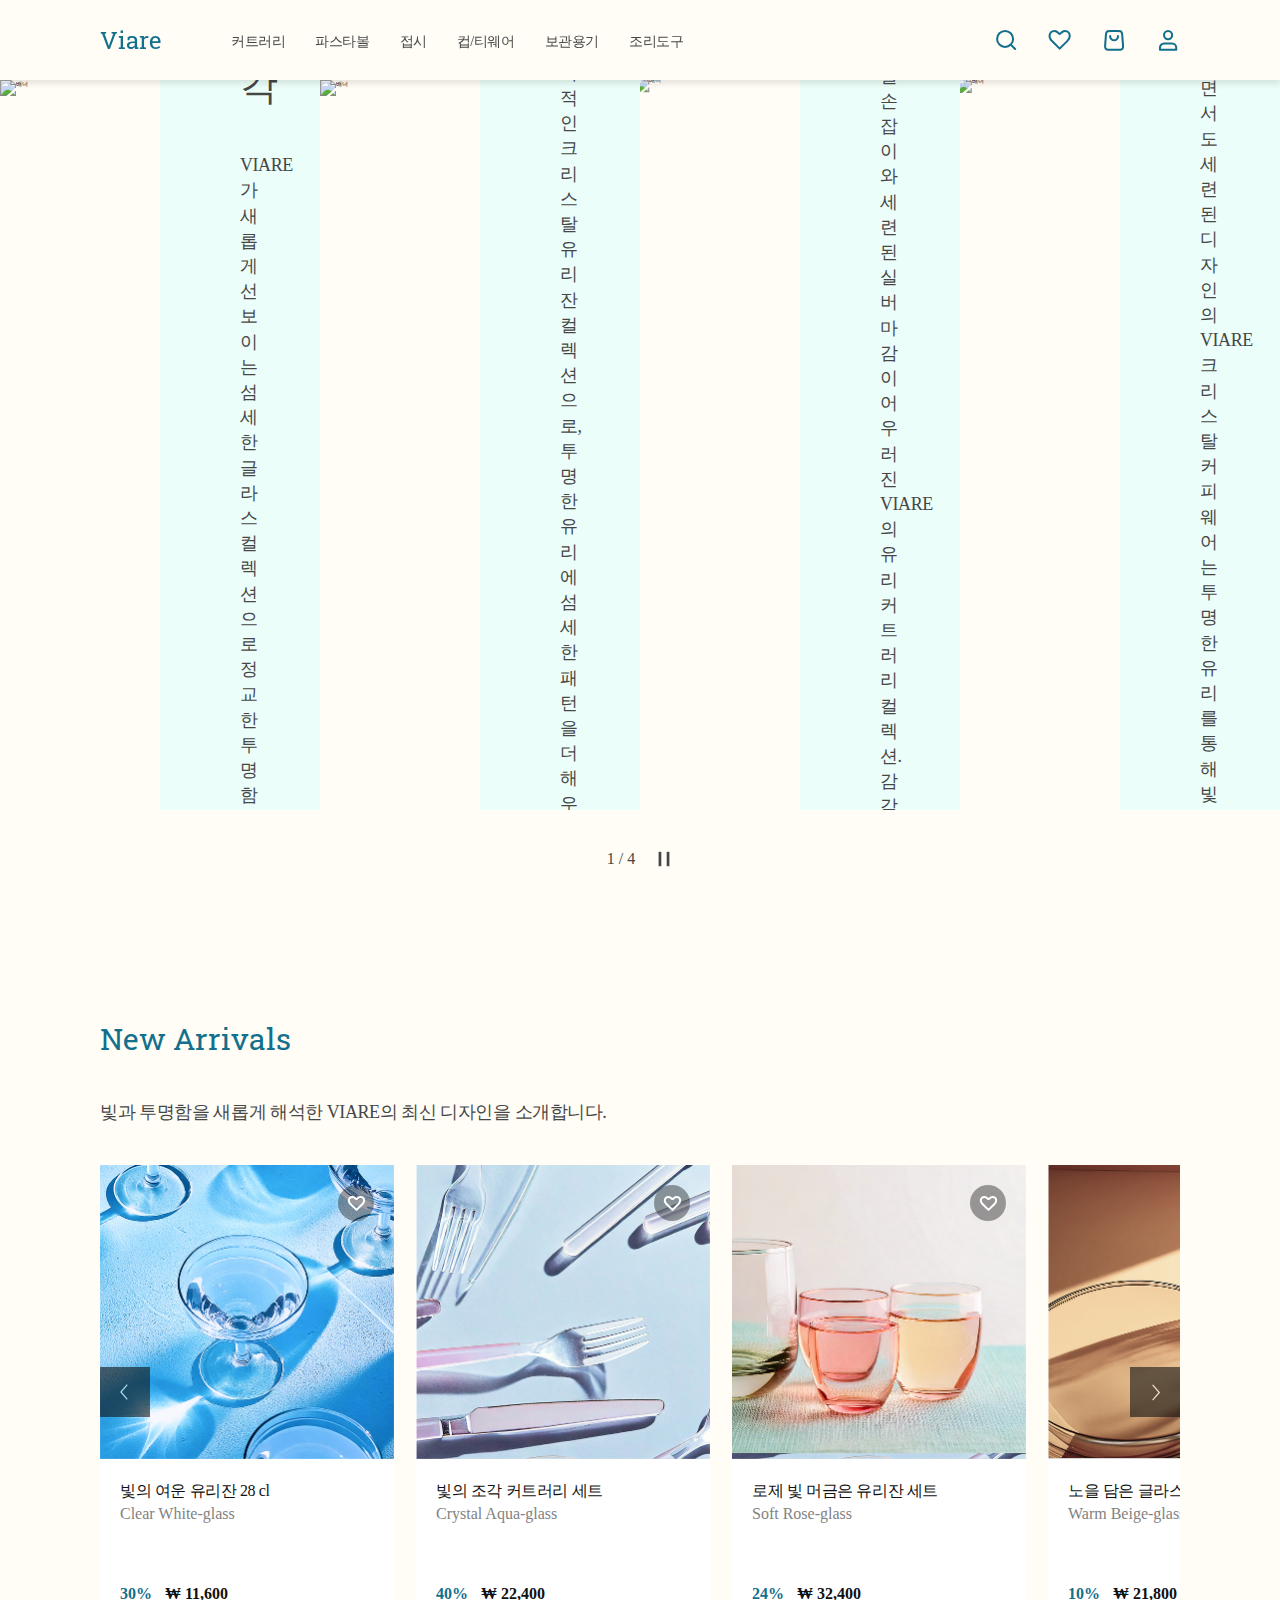
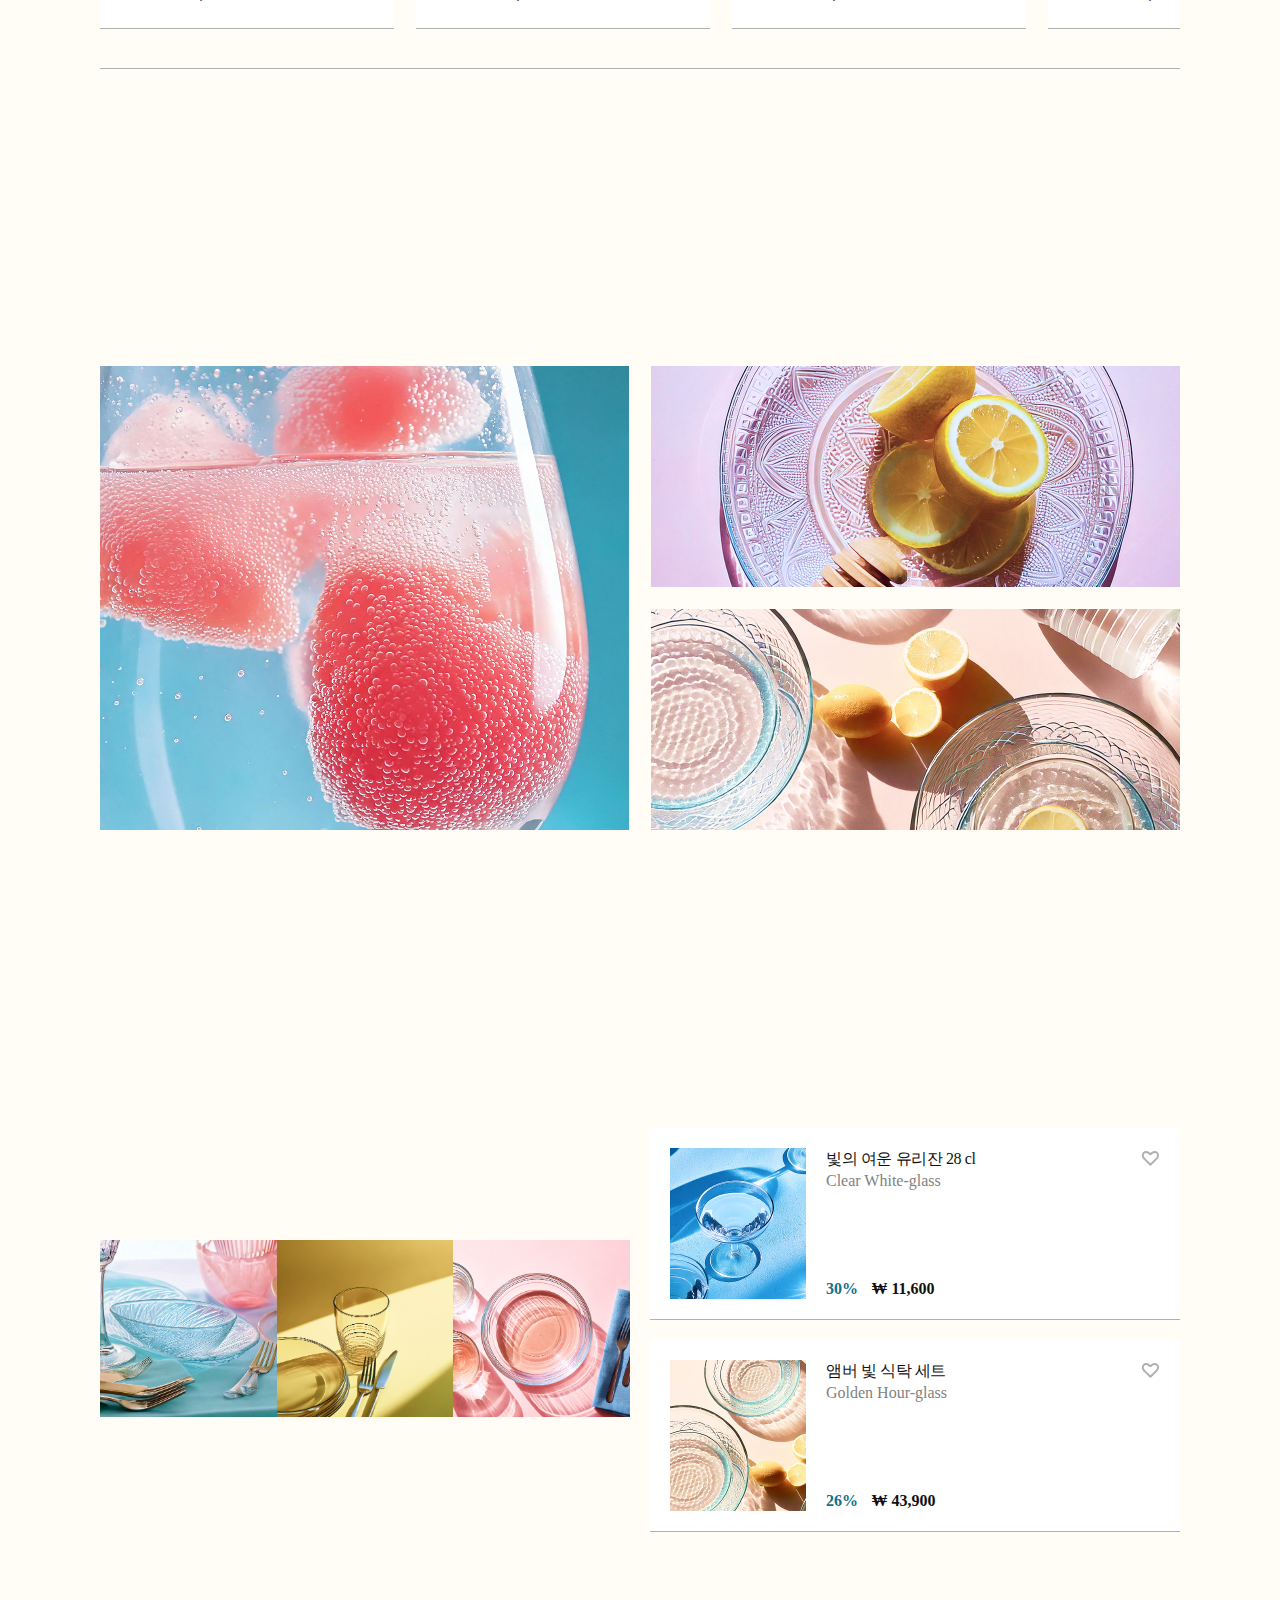
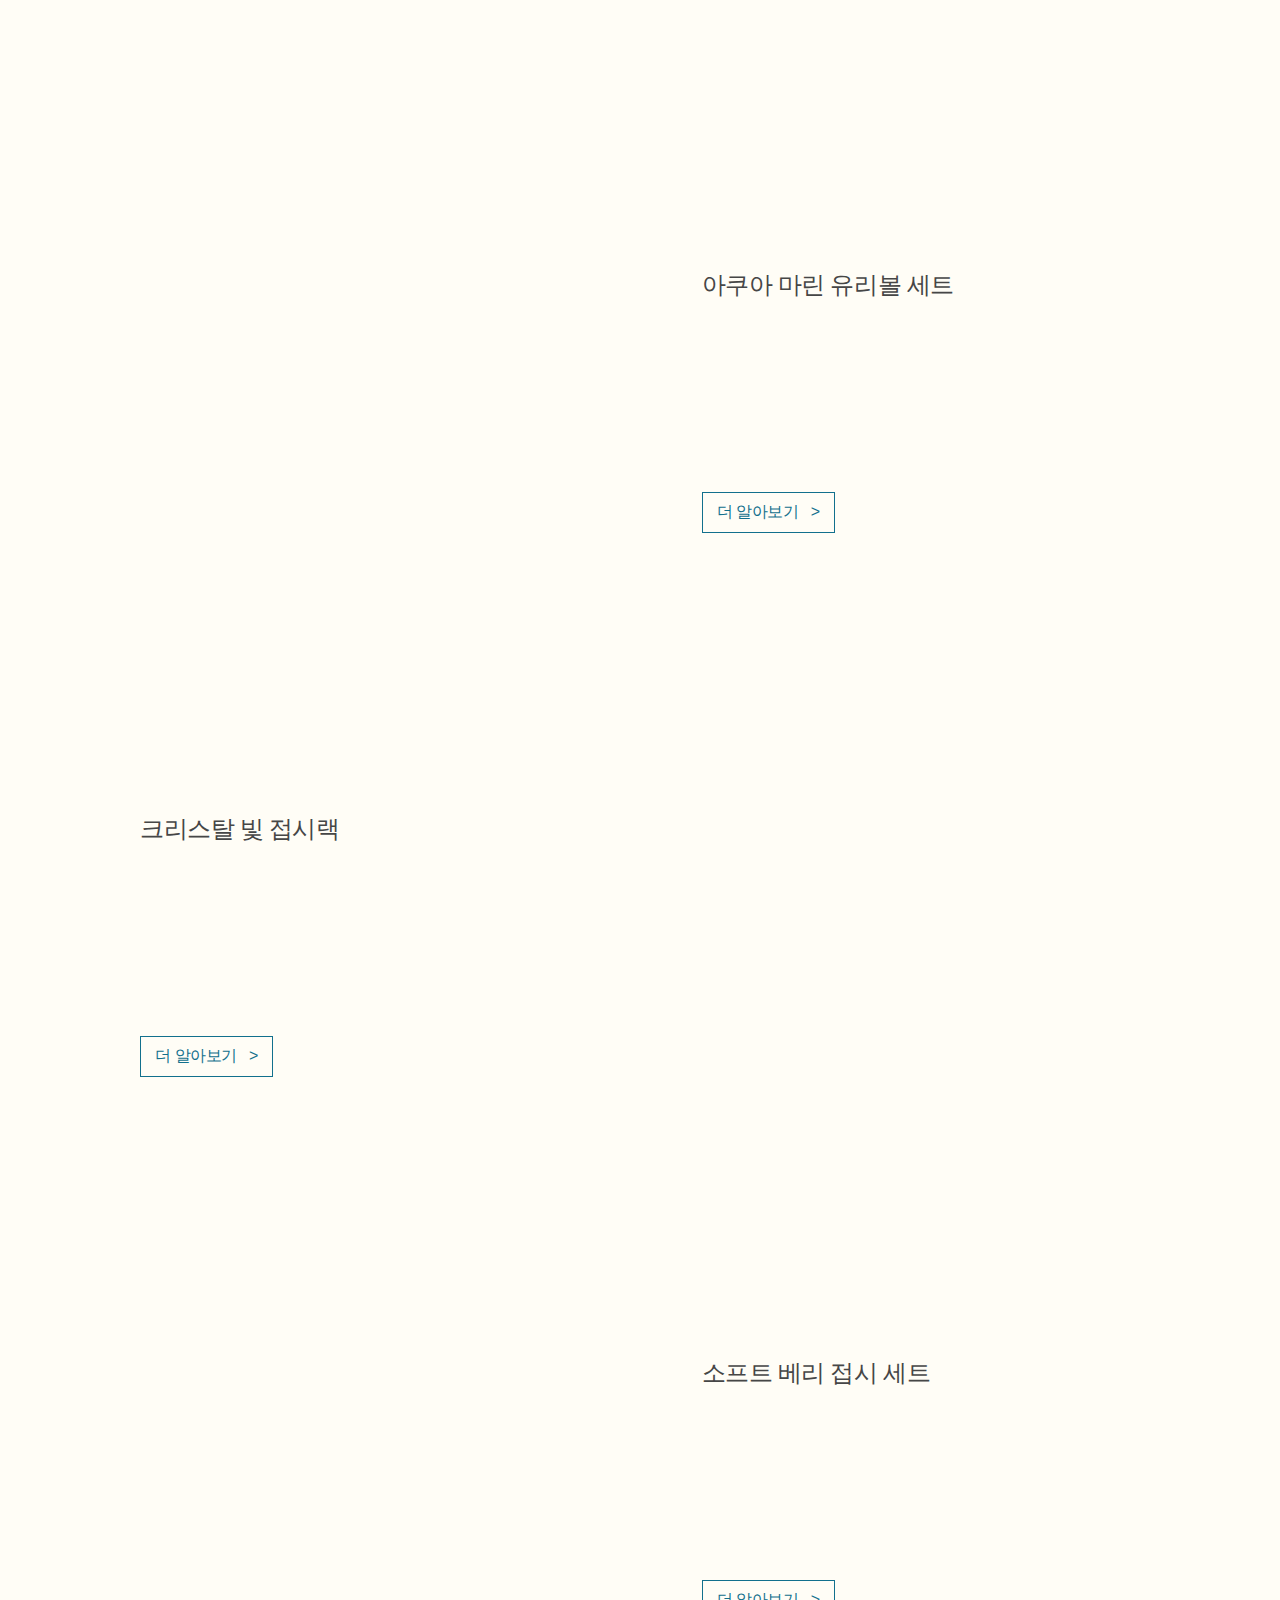
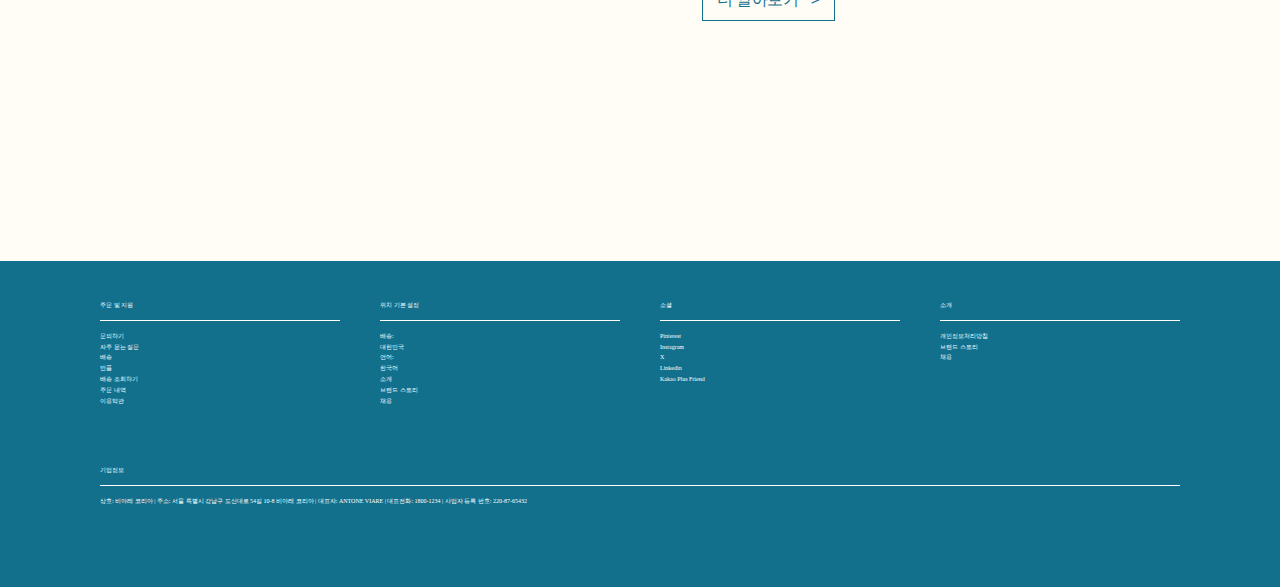
==== img/index.html @ af544c13 "Add files via upload" ====
<!DOCTYPE html>
<html lang="en">
  <head>
    <meta charset="UTF-8" />
    <meta name="viewport" content="width=device-width, initial-scale=1.0" />
    <title>VIARE | 투명함 속에서 빛나는 감각</title>
    <script src="https://code.jquery.com/jquery-3.6.0.min.js"></script>
    <!-- favicon -->
    <link rel="shortcut icon" type="image/x-icon" href="favicon.ico?v=2">
    <!-- aos css-->
    <link href="https://unpkg.com/aos@2.3.1/dist/aos.css" rel="stylesheet" />
    <!-- 슬라이더 css -->
    <link
      rel="stylesheet"
      type="text/css"
      href="//cdn.jsdelivr.net/npm/slick-carousel@1.8.1/slick/slick.css"
    />
    <!-- css -->
    <link rel="stylesheet" href="./CSS/index.css" />
    <link rel="stylesheet" href="./CSS/00_style.css" />

  </head>
  <body>
    <div id="page">
      <!-- gnb-->
      <div class="gnb">
        <div>
          <a href="index.html"><p class="logo">Viare</p></a>
        </div>
        <ul>
          <li>
            <a href="#none"
              ><img src="./img/돋보기_wh_icon.svg" alt="검색"
            /></a>
          </li>
          <li>
            <a href="#none"
              ><img src="./img/하트_wh_icon.svg" alt="위시리스트"
            /></a>
          </li>
          <li>
            <a href="#none"
              ><img src="./img/장바구니_wh_icon.svg" alt="장바구니"
            /></a>
          </li>
          <li>
            <a href="#none"
              ><img src="./img/햄버거_wh_icon.svg" alt="목록"
            /></a>
          </li>
        </ul>
      </div>
      <!-- gnb-scroll 스크롤시 메뉴 고정-->
      <div class="gnb-scroll">
        <div>
          <a href="index.html"><p class="logo-scroll">Viare</p></a>
        </div>
        <ul>
          <li>
            <a href="#none"><img src="./img/돋보기icon.svg" alt="검색" /></a>
          </li>
          <li>
            <a href="#none"
              ><img src="./img/하트icon.svg" alt="위시리스트"
            /></a>
          </li>
          <li>
            <a href="#none"
              ><img src="./img/장바구니icon.svg" alt="위시리스트"
            /></a>
          </li>
          <li>
            <a href="#none"><img src="./img/햄버거icon.svg" alt="목록" /></a>
          </li>
        </ul>
      </div>
      <!-- pc ver. gnb-->
      <div class="pc-gnb">
        <div>
          <a href="index.html"><p class="pc-logo">Viare</p></a>
        </div>
        <ul class="pc-gnb-text">
          <li><a href="#none">커트러리</a></li>
          <li><a href="#none">파스타볼</a></li>
          <li><a href="#none">접시</a></li>
          <li><a href="#none">컵/티웨어</a></li>
          <li><a href="#none">보관용기</a></li>
          <li><a href="#none">조리도구</a></li>
        </ul>
        <ul class="pc-gnb-icon">
          <li>
            <a href="#none"><img src="./img/돋보기icon.svg" alt="검색" /></a>
          </li>
          <li>
            <a href="#none"
              ><img src="./img/하트icon.svg" alt="위시리스트"
            /></a>
          </li>
          <li>
            <a href="#none"
              ><img src="./img/장바구니icon.svg" alt="장바구니"
            /></a>
          </li>
          <li>
            <a href="#none"><img src="./img/프로필icon.svg" alt="프로필" /></a>
          </li>
        </ul>
      </div>
      <!--메인 배너 슬라이드 -->
      <div class="banner-slider">
        <!-- ---------------------------------------01----------->
        <div class="banner-container">
          <div class="main-img">
            <img src="./img/fullbanner01.jpg" alt="배너" />
          </div>

          <div class="banner-right">
            <p class="banner-text01 bannertx">신제품 비아레 크리스탈 컬렉션</p>
            <p class="banner-text02 bannertx">투명함 속에서 빛나는 감각</p>
            <p class="banner-text03 bannertx">
              VIARE가 새롭게 선보이는 섬세한 글라스 컬렉션으로 정교한 투명함과
              부드러운 곡선, 그리고 빛의 흐름이 어우러져 일상 속의 우아한 여운을
              표현합니다.
            </p>
            <button class="gift-bt">더 알아보기 &nbsp;&nbsp;></button>
          </div>
        </div>
        <!-- ------------------------------------------------------ 02-->
        <div class="banner-container">
          <div>
            <img src="./img/fullbanner02.jpg" alt="배너" />
          </div>
          <div class="banner-right">
            <p class="banner-text01 bannertx">
              비아레 글라스웨어의 새로운 감각
            </p>
            <p class="banner-text02 bannertx">빛과 텍스처의 조화</p>
            <p class="banner-text03 bannertx">
              VIARE가 선보이는 감각적인 크리스탈 유리잔 컬렉션으로, 투명한
              유리에 섬세한 패턴을 더해 우아함을 극대화하였습니다. 자연스러운
              빛의 반사와 텍스처가 만나 특별한 테이블을 연출합니다.
            </p>
            <button class="gift-bt">더 알아보기 &nbsp;&nbsp;></button>
          </div>
        </div>
        <!-- ------------------------------------------------------ 03-->
        <div class="banner-container">
          <div>
            <img class="main03" src="./img/fullbanner03.jpg" alt="배너" />
          </div>
          <div class="banner-right">
            <p class="banner-text01 bannertx">비아레 크리스탈 커트러리</p>
            <p class="banner-text02 bannertx">빛을 담은 섬세한 디자인</p>
            <p class="banner-text03 bannertx">
              투명한 크리스탈 손잡이와 세련된 실버 마감이 어우러진 VIARE의 유리
              커트러리 컬렉션. 감각적인 디자인과 실용성을 겸비하여, 일상에서도
              고급스러운 테이블 스타일을 완성할 수 있습니다.
            </p>
            <button class="gift-bt">더 알아보기 &nbsp;&nbsp;></button>
          </div>
        </div>
        <!-- ------------------------------------------------------ 04-->
        <div class="banner-container">
          <div>
            <img class="main04" src="./img/fullbanner04.jpg" alt="배너" />
          </div>
          <div class="banner-right">
            <p class="banner-text01 bannertx">비아레 글라스 커피웨어</p>
            <p class="banner-text02 bannertx">우아한 곡선과 빛의 반사</p>
            <p class="banner-text03 bannertx">
              심플하면서도 세련된 디자인의 VIARE 크리스탈 커피웨어는 투명한
              유리를 통해 빛과 그림자가 조화롭게 어우러집니다. 커피 한 잔의
              순간을 더욱 감각적으로 즐겨보세요.
            </p>
            <button class="gift-bt">더 알아보기 &nbsp;&nbsp;></button>
          </div>
        </div>
      </div>
      
      <!-- 슬라이드 숫자 + 플레이버튼 컨테이너 -->
      <div class="slider-controls">
        </button>
        <span class="slick-slide-number">1 / 4</span>
        <button class="playbtn">
          <img src="./img/stop_icon.svg" alt="멈춤" />
        </button>
      </div>
      <!-- 컨텐츠 박스 -->
      <section>
        <!-- New Arrivals -->
         
        <div class="content">
          <h1 class="content-name">New Arrivals</h1>
          <p class="content-text"
          >
            빛과 투명함을 새롭게 해석한 VIARE의 최신 디자인을 소개합니다.
          </p>
          <div class="card-slider-container">
            <button class="card-prev"><img src="./img/배너_왼_wh_icon.svg" alt="이전"></button>
          <!-- 세로형 카드 -->
          <div class="card01-section">
            <div class="card01">
              <div>
                <div class="wh-like-icon">
                  <a href="#none"
                    ><img src="./img/좋아요비활성_wh_icon.svg" alt="좋아요"
                  /></a>
                </div>
                <img src="./img/빛의여운.jpg" alt="빛의 여운 유리잔" />
              </div>
              <div class="card-text">
                <p class="card-name">빛의 여운 유리잔 28 cl</p>
                <p class="card-color">Clear White-glass</p>
                <p class="card-per">30%</p>
                <p class="card-won">₩ 11,600</p>
              </div>
            </div>
            <div class="card01">
              <div>
                <div class="wh-like-icon">
                  <a href="#none"
                    ><img src="./img/좋아요비활성_wh_icon.svg" alt="좋아요"
                  /></a>
                </div>
                <img src="./img/빛의조각.jpg" alt="빛의 조각 커트러리 세트" />
              </div>
              <div class="card-text">
                <p class="card-name">빛의 조각 커트러리 세트</p>
                <p class="card-color">Crystal Aqua-glass</p>
                <p class="card-per">40%</p>
                <p class="card-won">₩ 22,400</p>
              </div>
            </div>
            <div class="card01">
              <div>
                <div class="wh-like-icon">
                  <a href="#none"
                    ><img src="./img/좋아요비활성_wh_icon.svg" alt="좋아요"
                  /></a>
                </div>
                <img src="./img/로제빛.jpg" alt="로제 빛 머금은 유리잔 세트" />
              </div>
              <div class="card-text">
                <p class="card-name">로제 빛 머금은 유리잔 세트</p>
                <p class="card-color">Soft Rose-glass</p>
                <p class="card-per">24%</p>
                <p class="card-won">₩ 32,400</p>
              </div>
            </div>
            <div class="card01">
              <div>
                <div class="wh-like-icon">
                  <a href="#none"
                    ><img src="./img/좋아요비활성_wh_icon.svg" alt="좋아요"
                  /></a>
                </div>
                <img src="./img/노을.jpg" alt="노을 담은 글라스 세트" />
              </div>
              <div class="card-text">
                <p class="card-name">노을 담은 글라스 세트</p>
                <p class="card-color">Warm Beige-glass</p>
                <p class="card-per">10%</p>
                <p class="card-won">₩ 21,800</p>
              </div>
            </div>
            <div class="card01">
              <div>
                <div class="wh-like-icon">
                  <a href="#none"
                    ><img src="./img/좋아요비활성_wh_icon.svg" alt="좋아요"
                  /></a>
                </div>
                <img src="/img/blue.jpg" alt="블루 크리스탈 볼 세트" />
              </div>
              <div class="card-text">
                <p class="card-name">블루 크리스탈 볼 세트</p>
                <p class="card-color">Crystal Blue-glass</p>
                <p class="card-per">20%</p>
                <p class="card-won">₩ 27,600</p>
              </div>
            </div>
            <div class="card01">
              <div>
                <div class="wh-like-icon">
                  <a href="#none"
                    ><img src="./img/좋아요비활성_wh_icon.svg" alt="좋아요"
                  /></a>
                </div>
                <img src="./img/핑크빛글라스.jpg" alt="은은한 핑크빛 글라스 세트" />
              </div>
              <div class="card-text">
                <p class="card-name">은은한 핑크빛 글라스 세트</p>
                <p class="card-color">Soft Pink-glass</p>
                <p class="card-per">15%</p>
                <p class="card-won">₩ 24,900</p>
              </div>
            </div>
          </div>
        
        <button class="card-next"><img src="./img/배너_오_wh_icon.svg" alt="다음"></button>
      </div>
    </div>

        <!-- Products -->
        <div class="content">
          <h1 data-aos="fade-right" class="content-name">Products</h1>
          <p
            data-aos="fade-down"
            data-aos-offset="300"
            data-aos-easing="ease-in-sine"
            class="content-text"
          >
            투명한 빛과 섬세한 디자인이 어우러져 공간을 특별하게 만듭니다.
          </p>
          <!-- 블록 이미지 -->
          <div class="block-section">
            <div class="block-left">
              <img src="./img/product_01.jpg" alt="products01" />
              <div class="hover-icon">
                <img src="./img/플러스_icon.svg" alt="아이콘" />
              </div>
            </div>
            <div class="block-right-container">
              <div class="block-right">
                <img src="./img/product_02.jpg" alt="products02" />
                <div class="hover-icon">
                  <img src="./img/플러스_icon.svg" alt="아이콘" />
                </div>
              </div>
              <div class="block-right">
                <img src="./img/product_03.jpg" alt="products03" />
                <div class="hover-icon">
                  <img src="./img/플러스_icon.svg" alt="아이콘" />
                </div>
              </div>
            </div>
          </div>
        </div>
        <!-- Trending Now -->
        <div class="content">
          <h1 data-aos="fade-right" class="content-name">Trending Now</h1>
          <p
            data-aos="fade-down"
            data-aos-offset="300"
            data-aos-easing="ease-in-sine"
            class="content-text"
          >
            많은 사람들이 선택한 특별한 제품들로 일상에 빛나는 감각을
            더해보세요.
          </p>
          <div class="trend">
            <div class="trending-slide">
              <div><img src="./img/trending_01.jpg" alt="trending" /></div>
              <div><img src="./img/trending_01-02.jpg" alt="trending" /></div>
              <div><img src="./img/trending_01-03.jpg" alt="trending" /></div>
            </div>

            <!--슬라이드 화살표 컨테이너 -->
            <!-- <div class="slider-controls02">
              <button class="custom-prev02">
                <img src="./img/배너_왼_icon.svg" alt="이전" />
              </button>
              <button class="custom-next02">
                <img src="./img/배너_오_icon.svg" alt="다음" />
              </button>
            </div> -->
            <!-- 가로형 카드 -->
            <div class="card02-section">
              <div class="card02-container">
                <div class="card02">
                  <div>
                    <a href="#none"
                      ><img
                        class="card02-img"
                        src="./img/trending_02.jpg"
                        alt="빛의 여운 유리잔"
                    /></a>
                  </div>
                  <div class="card02-text">
                    <p class="card-name">빛의 여운 유리잔 28 cl</p>
                    <p class="card-color">Clear White-glass</p>
                    <p class="card-per">30%</p>
                    <p class="card-won">₩ 11,600</p>
                    <div class="like-icon">
                      <a href="#none"
                        ><img
                          src="./img/좋아요비활성_color_icon.svg"
                          alt="위시리스트"
                      /></a>
                    </div>
                  </div>
                </div>
                <div class="card02">
                  <div>
                    <img
                      class="card02-img"
                      src="./img/trending_03.jpg"
                      alt="앰버 빛 식탁 세트"
                    />
                  </div>
                  <div class="card02-text">
                    <p class="card-name">앰버 빛 식탁 세트</p>
                    <p class="card-color">Golden Hour-glass</p>
                    <p class="card-per">26%</p>
                    <p class="card-won">₩ 43,900</p>
                    <div class="like-icon">
                      <a href="#none"
                        ><img
                          src="./img/좋아요비활성_color_icon.svg"
                          alt="위시리스트"
                      /></a>
                    </div>
                  </div>
                </div>
              </div>
            </div>
          </div>
        </div>
        <!-- Gift Ideas -->
        <div class="content">
          <h1 data-aos="fade-right" class="content-name">Gift Ideas</h1>
          <p
            data-aos="fade-down"
            data-aos-offset="300"
            data-aos-easing="ease-in-sine"
            class="content-text"
          >
            빛과 감성을 담은 유리 제품으로 기억에 남을 선물을 준비해보세요.
          </p>
          <!-- 이미지/버튼 -->
          <div class="gift-section">
            <div class="gift-container">
              <div class="gift-img">
                <img
                  data-aos="zoom-in-right"
                  data-aos-offset="300"
                  data-aos-easing="ease-in-sine"
                  class="ma"
                  src="./img/gift_01.jpg"
                  alt="아쿠아 마린 유리볼 세트"
                />
              </div>
              <div class="gift-tx-container">
                <p class="gift-name">아쿠아 마린 유리볼 세트</p>
                <span
                  data-aos="fade-down"
                  data-aos-offset="300"
                  data-aos-easing="ease-in-sine"
                  class="gift-caption"
                  >맑은 바다의 투명함을 담은 유리볼 세트입니다.<br />섬세한
                  아쿠아 컬러와 부드러운 곡선 디자인으로 테이블 위에 신선한
                  감각을 더해보세요.</span
                >
                <button class="gift-bt">더 알아보기 &nbsp;&nbsp;></button>
              </div>
            </div>
            <div class="gift-container crystal-reverse">
              <div class="gift-img">
                <img
                  data-aos="zoom-in-left"
                  data-aos-offset="300"
                  data-aos-easing="ease-in-sine"
                  class="cr"
                  src="./img/gift_02.jpg"
                  alt="크리스탈 접시랙"
                />
              </div>
              <div class="gift-tx-container">
                <p class="gift-name">크리스탈 빛 접시랙</p>
                <span
                  data-aos="fade-down"
                  data-aos-offset="300"
                  data-aos-easing="ease-in-sine"
                  class="gift-caption"
                  >투명한 유리로 제작된 접시랙으로 빛과 어우러져 공간에 우아한
                  분위기를 연출합니다. 물결 형태의 디자인이 주방의 감각적인
                  인테리어 오브제가 됩니다.</span
                >
                <button class="gift-bt">더 알아보기 &nbsp;&nbsp;></button>
              </div>
            </div>
            <div class="gift-container">
              <div class="gift-img">
                <img
                  data-aos="zoom-in-right"
                  data-aos-offset="300"
                  data-aos-easing="ease-in-sine"
                  class="so"
                  src="./img/gift_03.jpg"
                  alt="소프트 베리 접시 세트"
                />
              </div>
              <div class="gift-tx-container">
                <p class="gift-name">소프트 베리 접시 세트</p>
                <span
                  data-aos="fade-down"
                  data-aos-offset="300"
                  data-aos-easing="ease-in-sine"
                  class="gift-caption"
                  >베리 빛이 스며든 감성적인 유리 접시 세트입니다.<br />과일이나
                  디저트를 담으면 일상 속 테이블이 한층 사랑스럽게
                  빛납니다.</span
                >
                <button class="gift-bt">더 알아보기 &nbsp;&nbsp;></button>
              </div>
            </div>
          </div>
        </div>
      </section>
      <!-- footer -->
      <footer>
        <div class="ft01">
          <p>주문 및 지원</p>
          <ul>
            <li><a href="#none">문의하기</a></li>
            <li><a href="#none">자주 묻는 질문</a></li>
            <li><a href="#none">배송</a></li>
            <li><a href="#none">반품</a></li>
            <li><a href="#none">배송 조회하기</a></li>
            <li><a href="#none">주문 내역</a></li>
            <li><a href="#none">이용약관</a></li>
          </ul>
        </div>
        <div class="ft02">
          <p>위치 기본 설정</p>
          <ul>
            <li>배송:</li>
            <li>대한민국</li>
            <li>언어:</li>
            <li>한국어</li>
            <li>소개</li>
            <li>브랜드 스토리</li>
            <li>채용</li>
          </ul>
        </div>
        <div class="ft03">
          <p>소셜</p>
          <ul>
            <li><a href="#none">Pinterest</a></li>
            <li><a href="#none">Instagram</a></li>
            <li><a href="#none">X</a></li>
            <li><a href="#none">Linkedin</a></li>
            <li><a href="#none">Kakao Plus Friend</a></li>
          </ul>
        </div>
        <div class="ft04">
          <p>소개</p>
          <ul>
            <li><a href="#none">개인정보처리방침</a></li>
            <li><a href="#none">브랜드 스토리</a></li>
            <li><a href="#none">채용</a></li>
          </ul>
        </div>
        <div class="ft05">
          <p>기업정보</p>
          <h3 class="ftend">
            상호: 비아레 코리아 | 주소: 서울 특별시 강남구 도산대로 54길 10-8
            비아레 코리아 | 대표자: ANTONE VIARE | 대표전화: 1800-1234 | 사업자
            등록 번호: 220-87-65432
          </h3>
        </div>
      </footer>
    </div>

    <!-- 슬라이더 js -->
    <script
      type="text/javascript"
      src="//cdn.jsdelivr.net/npm/slick-carousel@1.8.1/slick/slick.min.js"
    ></script>
    <!-- aos js -->
    <script src="https://unpkg.com/aos@2.3.1/dist/aos.js"></script>

    <!-- 내js -->
    <script src="./JS/index.js"></script>
  </body>
</html>
---- img/CSS/index.css ----
#page { font-size: 62.5%; width: 100vw; height: auto; margin: 0 auto; background-color: var(--ivoryGlow); } 

/* 처음에 body를 숨김 화면깜빡거림 방지 */
body {
    opacity: 0;
    transition: opacity 0.1s ease-in; /* 딜레이 최소화 */
  }

  
/* ------------------------------------메인 배너 슬라이드 영역 */

/* 배너 위에 검은색 그라디언트 오버레이 */
.banner-slider::before { content: ""; position: absolute; top: 0; left: 0; width: 100%; height: 40vh; background: linear-gradient(to bottom, rgba(0, 0, 0, 0.2), rgba(0, 0, 0, 0)); /* 위에서 아래로 점점 사라지는 효과 */
 z-index: 1; /* 배너 위로 올라오도록 설정 */ } 
.banner-slider { cursor: pointer; width: 100%; height: 50vh; position: relative; overflow: hidden;} 
.banner-slider img { width: 100%; height: 50vh; object-fit: cover; } 
.banner-right { display: none; } 
/* --- 화살표 & 숫자를 감싼 컨테이너 --- */
.slider-controls { display: flex; align-items: center; justify-content: center; gap: 20px; margin-top: 20px; margin-bottom: 8rem; } 

/* --- 화살표 버튼 스타일 --- */
.custom-prev,
.custom-next { position: absolute; top: 50%; transform: translateY(-50%); z-index: 10; transform: scale(3); opacity: 35%; background: none; border: none; cursor: pointer; transition: opacity 0.3s ease; } 
.custom-prev { left: 30px; } 
.custom-next { right: 30px; } 
.custom-prev:hover,
.custom-next:hover { opacity: 0.8; } 


.custom-prev, .custom-next { background: none; border: none; cursor: pointer; width: 7px; /* 화살표 크기 */
 height: 15px; display: flex; align-items: center; justify-content: center; } 
.custom-prev img, .custom-next img { width: 100%; max-width: 7px; height: 100%; display: flex; align-items: center; justify-content: center; } 

/* --- 슬라이드 숫자 스타일 (1/4) --- */
.slick-slide-number { font-size: 1.6rem; color: var(--Gray-90); } 
/* --- 플레이 버튼 스타일 --- */
.playbtn { background:none; cursor: pointer; border: none; width: 18px; height: 18px; } 
.playbtn img { width: 100%; max-width: 18px; height: 100%; } 
/* -----------------------------------------------gnb--- */

.gnb { width: 100%; padding:24px; display: flex; justify-content: space-between; align-items: center; position: absolute; top: 0; left: 0; z-index: 100; } 
.logo
 {
 font-family: "Roboto Slab", serif; font-size: 2.4rem; width: 100%; color: var(--White); } 
.gnb ul { display: flex; } 
.gnb ul li { margin-left:20px; } 
.gnb ul li img { width: 24px; height: 24px; } 
 
/* -----------------------------------------------gnb-scroll-- */

.gnb-scroll { height: 60px; width: 100%; padding:14px 24px 14px 24px; display: flex; justify-content: space-between; align-items: center; position: relative; position: fixed; top: 0; left: 0; z-index: 9999; background-color: var(--ivoryGlow); box-shadow: 0px 4px 6px rgba(0, 0, 0, 0.1); display: none; } 
.logo-scroll
 {
 font-family: "Roboto Slab", serif; font-size: 2.4rem; width: 100%; color: var(--Crystal-Teal); } 
.gnb-scroll ul { display: flex; position: absolute; right: 28px; top: 18px; } 
.gnb-scroll ul li { margin-left:20px; } 
.gnb-scroll ul li img { width: 24px; height: 24px; } 

/* ----------------------------------------------pc ver.-gnb--- */
.pc-gnb { display: none; } 

.pc-gnb-text li:hover { font-weight: 500; color: var(--Black); font-size: 2.4rem; } 

/* -------------------------------------------------- */
section { margin: 0 24px; } 
.content { margin: 9rem 0; position: relative; } 
.content-name { font-family: "Roboto Slab", serif; color: var(--Crystal-Teal); font-size: 2.4rem; font-weight: 400; line-height: 140%; margin-bottom: 1.3rem; } 
.content-text { color: var(--Gray-90); font-size: 1.8rem; font-weight: 400; line-height: 140%; letter-spacing: calc(1.8rem * -0.025); margin-bottom: 1.7rem; } 
/*---------------------------------------------- card01 */
.card-slider-container{display: flex; position: relative; box-shadow: inset 0 -1px 0 0 var(--Gray-70); }
.card-prev,.card-next {position: absolute; width: 50px; height: 50px; 
    background:none; border: none; background-color: var(--Black);
     opacity: 60%; display: flex; justify-content: center; align-items: center;
    z-index: 300; top: 40%; transition: background 0.3s ease; cursor: pointer;}
 .card-prev img ,.card-next img {width: 20px; height: 20px;}
 .card-prev{left: 0;}
 .card-next{right: 0;}
 .card-prev:hover,.card-next:hover {opacity: 80%;}

.card01-section { display: flex; gap: 22px !important; overflow-x: auto; /* 가로 스크롤 가능하게 설정 */
 white-space: nowrap;
 flex-wrap: nowrap; /* 넓이 강제 줄임 바꿈 방지 */
 padding-bottom: 40px; } 

 /* ✅ 스크롤바 스타일 (크롬, 사파리) */
.card01-section::-webkit-scrollbar {
    height: 2px; /* 스크롤바 높이 */
  }
  .card01-section::-webkit-scrollbar-thumb {
    background: var(--Crystal-Teal);
    cursor: pointer;
  }
  .card01-section::-webkit-scrollbar-track {
    background: transparent;
  }


.card01 { cursor: pointer; background-color: var(--White); width: 220px; height: 346px; position: relative; border-bottom: 1px solid var(--Gray-70); } 
.card01:hover { transform: scale(1.01); box-shadow: 0px 4px 6px rgba(0, 0, 0, 0.1); } 
.wh-like-icon { position: absolute; display: flex; right: 0; padding: 20px; } 
.wh-like-icon img { width: 36px !important; height: 36px !important; } 

.card01 img { width: 220px; height: 220px; } 
.card-text { padding: 20px; color: var(--Gray-90); } 
.card-text p { line-height: 140%; } 
.card-name { color: var(--Black); font-size: 1.6rem; letter-spacing: calc(1.6rem * -0.025); line-height: 140%; } 
.card-color { color: var(--Gray-80); font-size: 1.6rem; margin-bottom: 20px; line-height: 140%; } 
.card-text >.card-per { color: var(--Crystal-Teal); font-size: 1.6rem; font-weight: 600; margin-bottom: 20px; position: absolute; } 
.card-text >.card-won { color: var(--Black); font-size: 1.6rem; font-weight: 600; margin-bottom: 20px; position: absolute; left: 65px; } 


/* ---------------------------------block img--- */
.block-section { width: 100%; height: 344px; display: flex; gap: 15px; } 

.block-left { cursor: pointer; width: 50%; height: 344px; } 
.block-right-container { width: 50%; height: 344px; display: flex; flex-direction: column; gap: 15px; } 
.block-right { cursor: pointer; height: calc(344px / 2); } 
.block-section img { width: 100%; height: 100%; object-fit: cover; /* 비율 유지하며 div를 꽉 채우기 */
 display: block; } 
/* ---------------------------------마우스오버 */
.block-left,.block-right { transition: filter 0.3s ease, transform 0.3s ease; position: relative; } 

.hover-icon { position: absolute; width: 150px; height: 150px; visibility: visible; top: 50%; left: 50%; transform: translate(-50%, -50%); transition: opacity 0.3s ease; opacity: 0; display: flex; justify-content: center; align-items: center; z-index: 10; } 

.hover-icon img { width: 35px; height: 35px; } 

.block-left:hover,.block-right:hover { filter: brightness(60%); transform: scale(1.01); } 
.block-left:hover .hover-icon,
.block-right:hover .hover-icon { opacity: 1; } 

/* ------------------------------------ trending-slide*/
.trending-slide { cursor: pointer; width: 100%; height: 344px; position: relative; overflow: hidden; display: flex; justify-content: center; align-items: center; } 

.trending-slide img { width: 100%; height: 100%; object-fit: cover; display: block; object-position: center; } 

/* --- 화살표 감싼 컨테이너 --- */
.slider-controls02 { position: absolute; display: flex; align-items: center; justify-content: space-between; gap: 20px; top:38%; margin-bottom: 8rem; width: 100%; height: 15px; z-index: 500; } 

/* --- 화살표 버튼 스타일 --- */
.custom-prev-tr,
.custom-next-tr { position: absolute; top: 50%; transform: translateY(-50%); z-index: 10; transform: scale(2); opacity: 35%; background: none; border: none; cursor: pointer; transition: opacity 0.3s ease; } 
.custom-prev-tr { left: 20px; } 
.custom-next-tr { right: 20px; } 
.custom-prev-tr:hover,
.custom-next-tr:hover { opacity: 0.8; } 

.playbtn-tr { position: absolute; top: 50%; transform: translateY(-50%); background: none; border: none; cursor: pointer; transition: opacity 0.3s ease; } 
 .playbtn-tr { right: 15px; } 



/* 인디케이터와 멈춤 버튼을 같은 라인에 배치 */

 .dots-container { position: absolute; bottom: 5%; left: 50%; transform: translateX(-50%); display: flex; justify-content: center; align-items: center; gap: 10px; } 

/* 도트 스타일 */
.slick-dots { display: flex; gap: 10px; list-style: none; padding: 0; margin: 0; position: absolute; left:-30px;}
 
 .slick-dots li { width: 10px; height: 10px; background: var(--Black); opacity: 0.7; border-radius: 50%; cursor: pointer; transition: background 0.3s; text-indent: -999999px; /* 숫자 숨기기 */
}
 
 .slick-dots .slick-active { background:var(--White); } 
 
 /* 멈춤 버튼 스타일 */
 .playbtn-tr { background: none; border: none; cursor: pointer; padding: 0; display: flex; align-items: center; position: absolute; left:30px;}
 
 .playbtn-tr img { width: 18px; height: 18px; } 
/*---------------------------------------------- card02 */
.card02-container { margin-top: 20px; display: flex; flex-direction: column; gap: 15px; } 
.card02 { cursor: pointer; width: 100%; height: 135px; background-color: var(--White); border-bottom: 1px solid var(--Gray-70); display: flex; padding: 20px; position: relative; } 
.card02:hover { transform: scale(1.01); box-shadow: 0px 4px 6px rgba(0, 0, 0, 0.1); } 
.like-icon { width: 20px; height: 20px; position: absolute; display: flex; right: 20px; top:20px; } 
.card02-img { width: 85px; height: 95px; } 
.card02-text { color: var(--Gray-90); margin-left: 20px; width: auto; } 

.like-icon img { width: 20px; height: 20px; } 

.card02-text .card-per { color: var(--Crystal-Teal); font-size: 1.6rem; font-weight: 600; display:inline-block; margin-top: 15px; } 
.card02-text .card-won { color: var(--Black); font-size: 1.6rem; font-weight: 600; margin-left: 10px; display: inline-block; } 
/*----------------------------------------------gift */
.gift-container { width: 100%; display: flex; flex-direction: column; justify-content: center; align-items: center; margin-bottom: 40px; } 
.gift-img { width: 100%; height: 344px; } 
.gift-img img { width: 100%; height: 100%; object-fit: cover; /* 비율 유지하며 div를 꽉 채우기 */
 display: block; } 
/* 이미지 위치 조정 */
.gift-img .ma { object-position: 70%; } 
.gift-img .cr { object-position: 15%; } 
.gift-img .so { object-position: 20%; } 

.gift-tx-container { width: 100%; display: flex; justify-content: center; align-items: center; flex-direction: column; } 
.gift-name { color: var(--Gray-90); width: 24%; margin: 20px; display: flex; text-align: center; font-size: 1.8rem; font-weight: 500; letter-spacing: calc(1.8rem * -0.025); line-height: 140%; } 
.gift-bt { cursor: pointer; width: 133px; height: 41px; font-size: 1.6rem; letter-spacing: calc(1.6rem * -0.025); line-height: 140%; border: 1px solid var(--Crystal-Teal); background-color: var(--ivoryGlow); border-radius: 0; display: flex; justify-content: center; align-items: center; color: var(--Crystal-Teal); transition: background-color 0.4s ease, color 0.4s ease; } 
.gift-bt:hover { background-color: var(--Crystal-Teal); color: var(--White); } 

.gift-caption { display: none; } 
/*-------------------------------------------footer---*/
footer { width: 100%; background-color: var(--Crystal-Teal); color: var(--White); padding: 40px 24px 80px 24px; display: grid; grid-template-columns: repeat(3,1fr); gap: 20px; padding-bottom: 250px; } 
footer >p { font-size: 1.4rem; display: inline-block; padding-bottom: 10px; border-bottom: 1px solid var(--White); line-height: 140%; } 
footer p { width: 100%; font-weight:500; display: inline-block; padding-bottom: 10px; border-bottom: 1px solid var(--White); } 

footer ul { line-height: 180%; margin-top: 10px; } 

footer >ul >li { font-size: 1.4rem; } 

.ft04 { margin-top: 20px; } 
.ft05 { margin-top: 20px; grid-column: span 2; } 
.ftend { line-height: 180%; font-weight:400; margin-top: 10px; } 

/*TODO:-----------------------------------------태블릿-----*/

@media screen and (min-width: 768px) { section { margin: 0 48px; } 
 .content { margin: 15rem 0 !important; } 
 .gnb { padding:48px; } 

 .gnb-scroll ul { right: 48px; } 
 .gnb-scroll { padding:14px 48px 14px 48px; } 
 .slider-controls {margin-top: 40px;}
 .content { margin: 6.8rem 0; } 

.content-name { margin-bottom: 2rem; } 
.content-text { margin-bottom: 2.3rem; } 
.gift-name { width: 100%; text-align: center; display: inline-block; } 
.gift-container { margin-bottom: 80px; } 

footer { padding: 40px 48px 80px 48px; } 
 }


/*TODO:-----------------------------------------피씨-----*/

@media screen and (min-width: 1024px) { section { margin: 0 100px; } 

 /* ----------------------------------pc-gnb-- */
.pc-gnb { display: flex; width: 100%; padding: 32px 100px; align-items: center; position: absolute; top: 0; left: 0; position: fixed; z-index: 9999999; background-color:var(--ivoryGlow); height: 80px; box-shadow: 0px 4px 6px rgba(0, 0, 0, 0.1); } 
.pc-logo { font-family: "Roboto Slab", serif; font-size: 2.4rem; width: 100%; color: var(--Crystal-Teal); } 
.pc-gnb-text { margin-left: 4rem; display: flex; line-height: 140%; letter-spacing: calc(1.7rem * -0.025); color: var(--Gray-90); } 
.pc-gnb-text li { font-size: 2.3rem; padding-left: 30px; font-weight: 500; } 
.pc-gnb-icon { display: flex; justify-content: flex-end; margin-left: auto; } 
.pc-gnb-icon li { margin-left: 30px; } 
.pc-gnb-icon li img { width: 24px; height: 24px; } 

 .gnb { display: none; } 
 .gnb-scroll { display: none !important; } 

 /* ----------------------------------main-banner-- */
 .banner-slider { padding-top:80px; height: 90vh; position: relative; display: flex; justify-content:center; } 
.banner-slider img { width: 100%; height: 100%; } 
.banner-slider::before { display: none; } 
.main03{transform: translate(-24%,-22%); }
.main04{transform: translate(-15%,-18%); }

/* --- 화살표 & 숫자 --- */
 .content { margin: 20rem 0 } 
 .content-name { margin-bottom: 4rem; font-size: 3rem; } 
 .content-text { margin-bottom: 4rem; width: 63%; } 
 .custom-prev { left: 70px; } 
.custom-next { right: 70px; } 

 /* 텍스트 컨테이너 */
 .banner-container { position: relative; width: 100%; height: 90vh; display: flex; } 
 .main-img { display: flex; width: 100%; height: 100%; } 

 .banner-right { position: absolute; top: 0; right: 0; z-index: 400; display: flex; flex-direction:column; width: 50%; height: 100%; background-color:#ECFEF9; justify-content: center; padding:0 80px; } 
.bannertx { line-height: 140%; color: var(--Gray-90) !important; } 
.banner-text01 { font-size: 1.8rem !important; letter-spacing: calc(1.8rem * -0.025); font-weight: 500 !important; } 
.banner-text02 { font-size: 3.8rem !important; margin-bottom: 4rem; letter-spacing: calc(3.8rem * -0.025); } 
.banner-text03 { font-size: 1.8rem !important; letter-spacing: calc(1.8rem * -0.025); width: 75%; } 
 .banner-container p { display: block; color: black; font-size: 30px; } 

 /* .main03,.main04 { transform: translate(-25%,-20%); }  */
 .main03 img,.main04 img {position: absolute; } 
/*---------------------------------------------- card01 */
.card01-section { gap: 20px; } 
 .card01 { width: 294px; height: 464px; } 
 .card01 img { width: 294px; height: 294px; } 
 .card-color { margin-bottom: 58px; } 

/* ---------------------------------block img--- */
.block-section { height: 464px; gap: 22px; } 
.block-left { height: 464px; } 
.block-right-container { width: 50%; height: 464px; gap: 22px; } 
.block-right { height: calc(464px / 2); } 
/* ---------------------------------trending--- */
.trending-slide { max-width: 696px; height: 402px; display: flex; justify-content: center; align-items: center; } 
.trend { display: grid; grid-template-columns: repeat(2,1fr); gap: 20px; width: auto; } 
.custom-prev-tr { left: 30px; } 
.custom-next-tr { right: 30px; } 
.card02-container { margin-top: 0px; gap: 20px; } 
.card02-section { margin-bottom: 0; padding-bottom: 0; width: auto; min-width: 400px } 
.card02 { height: 192px; } 
.card02-img { width: 136px; height: 151px; } 
.card02-text .card-per { margin-top: 30px; } 
.card02-text .card-won { margin-left: 12px; } 
/* ----------------------------------gift-- */
.gift-container { flex-direction: column; justify-content: space-between; align-items: flex-start; margin-bottom: 20rem; display: flex; flex-direction: row; justify-content: left; } 
.gift-img { width: 52%; height: 344px; } 
.gift-tx-container { justify-content: space-between; align-items: flex-start; height: 344px; width: 48%; display: flex; flex-direction: column; padding:0 40px; } 
.gift-bt { display: block; margin: 40px 0; margin-left: 0; } 
.gift-name { width: 100%; text-align: left; display: inline-block; font-size: 2.4rem; margin: 40px 0; } 
 .gift-caption { display: block; font-size: 1.8rem; font-weight: 400; color: var(--Gray-90); line-height: 140%; letter-spacing: calc(1.8rem * -0.025); } 
 .gift-container.crystal-reverse { flex-direction: row-reverse; /* ✅ 이미지와 텍스트 순서 반대로 */ } 
 /* ----------------------------------footer-- */
 footer { padding: 40px 100px 80px 100px; grid-template-columns: repeat(4,1fr); gap: 40px; } 
.ft04 { margin-top:0px; } 
.ft05 { margin-top: 20px; grid-column: span 4; } 
 }
---- img/CSS/00_style.css ----
@import url('https://fonts.googleapis.com/css2?family=Roboto+Slab:wght@100..900&display=swap');
@font-face {
    font-family: 'Pretendard-Regular';
    src: url('https://fastly.jsdelivr.net/gh/Project-Noonnu/noonfonts_2107@1.1/Pretendard-Regular.woff') format('woff');
    font-weight: 400;
    font-style: normal;
}

:root {
    /* Color styles */
    --Black: rgba(17, 17, 17, 1);
    --Gray-90: rgba(70, 70, 70, 1);
    --Gray-80: rgba(130, 130, 130, 1);
    --Gray-70: rgba(176, 176, 176, 1);
    --ivoryGlow: rgba(255, 253, 246, 1);
    --Crystal-Teal:rgba(18, 112, 141, 1);
    --White: rgba(255, 255, 255, 1);
    


    /* Text-size styles */
    --h1: 2.2rem;
    --h2: 1.8rem;
    --h3: 1.6rem;
    --h4: 1.4rem;
}

* {
    margin: 0;
    padding: 0;
    box-sizing: border-box;
    font-size: 62.5%; /* 1rem = 10px 설정 */
}

body {
    font-family: 'Pretendard-Regular';
}
a {text-decoration: none;color: var(--black);}
li {display: block; list-style-type: none;}
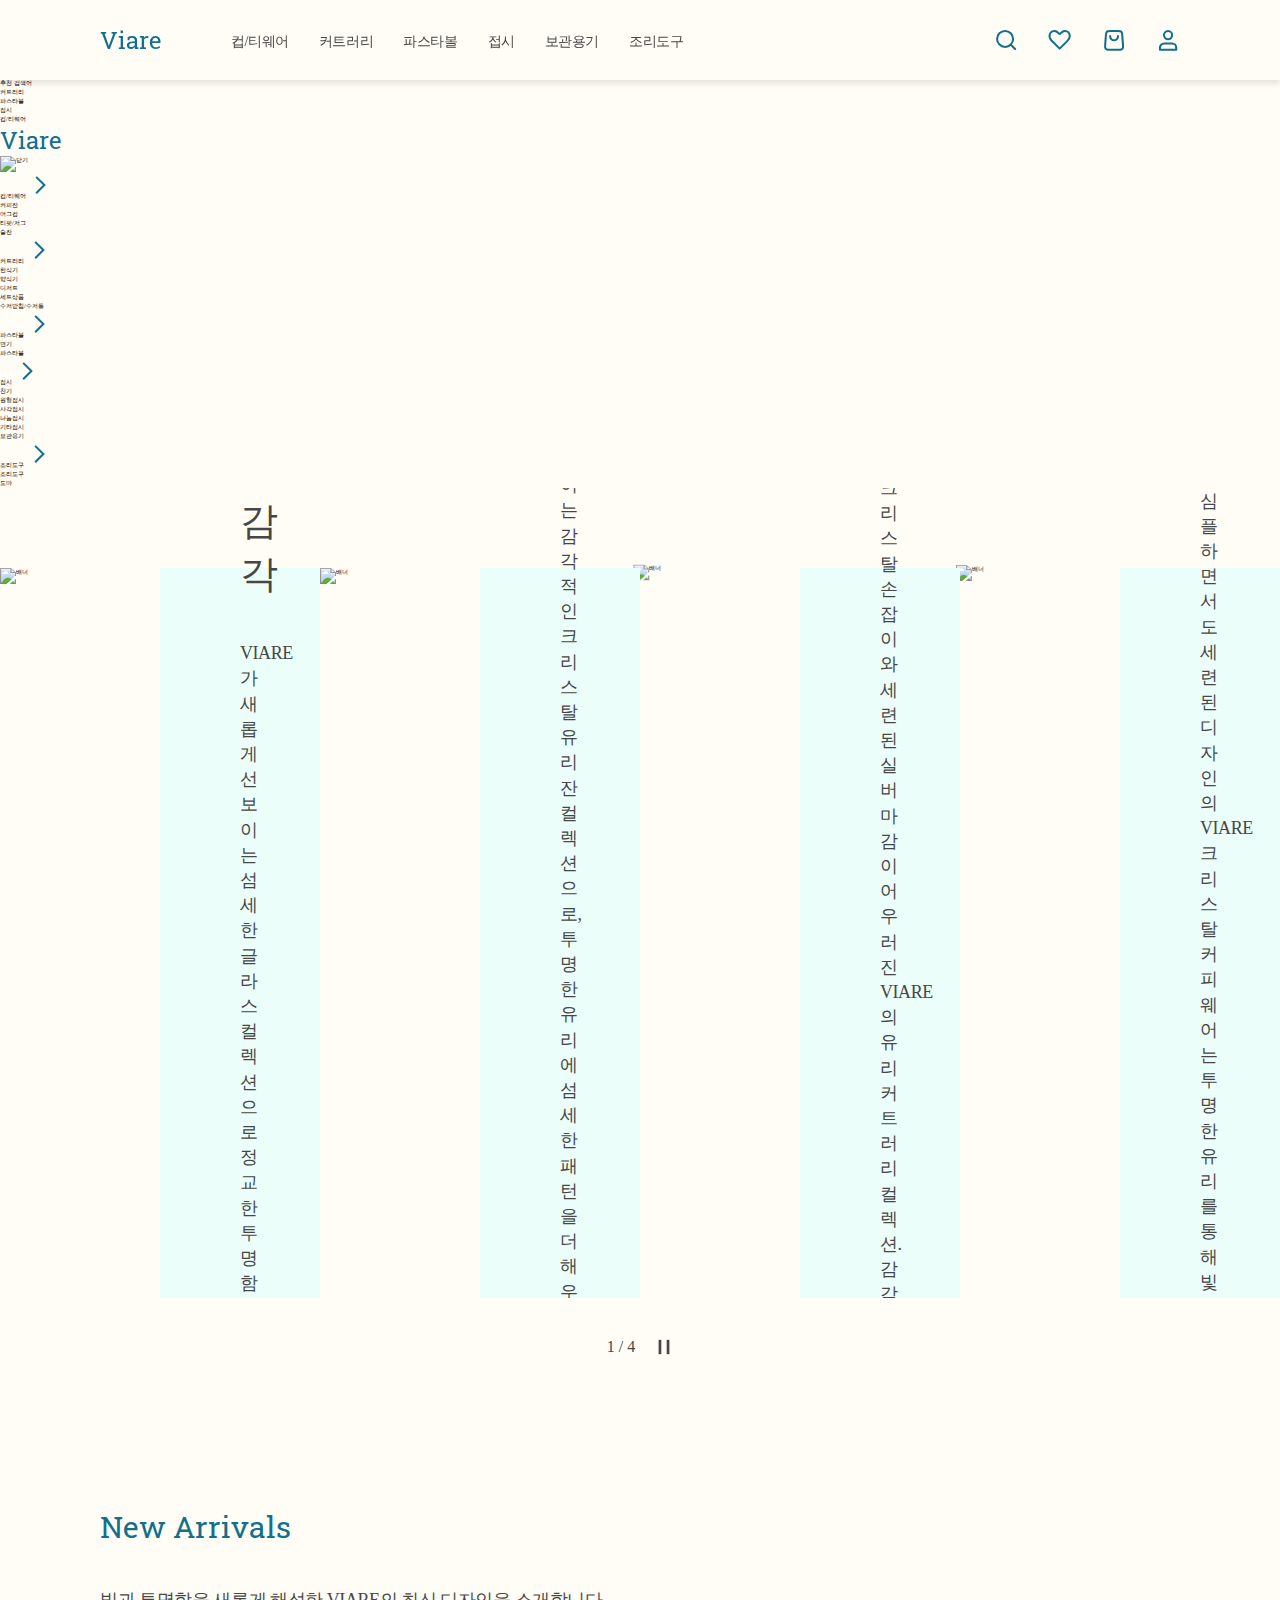
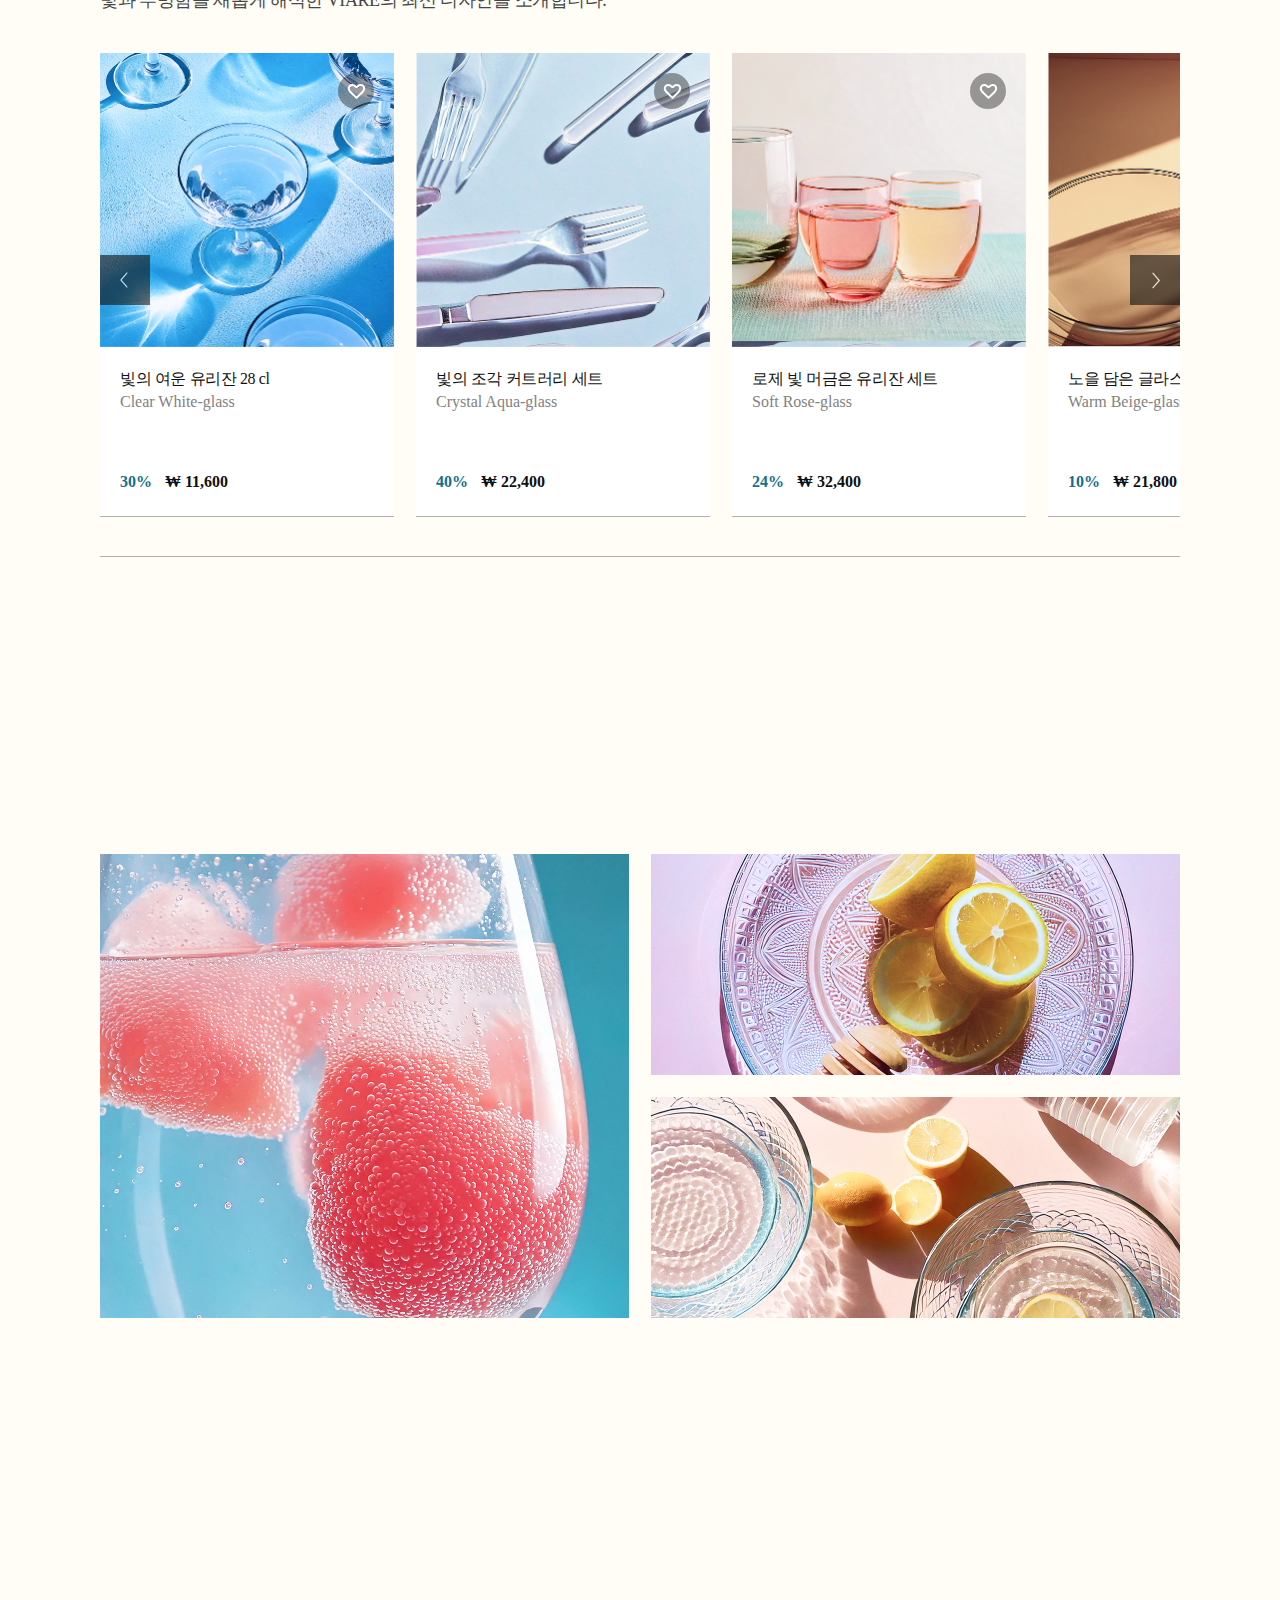
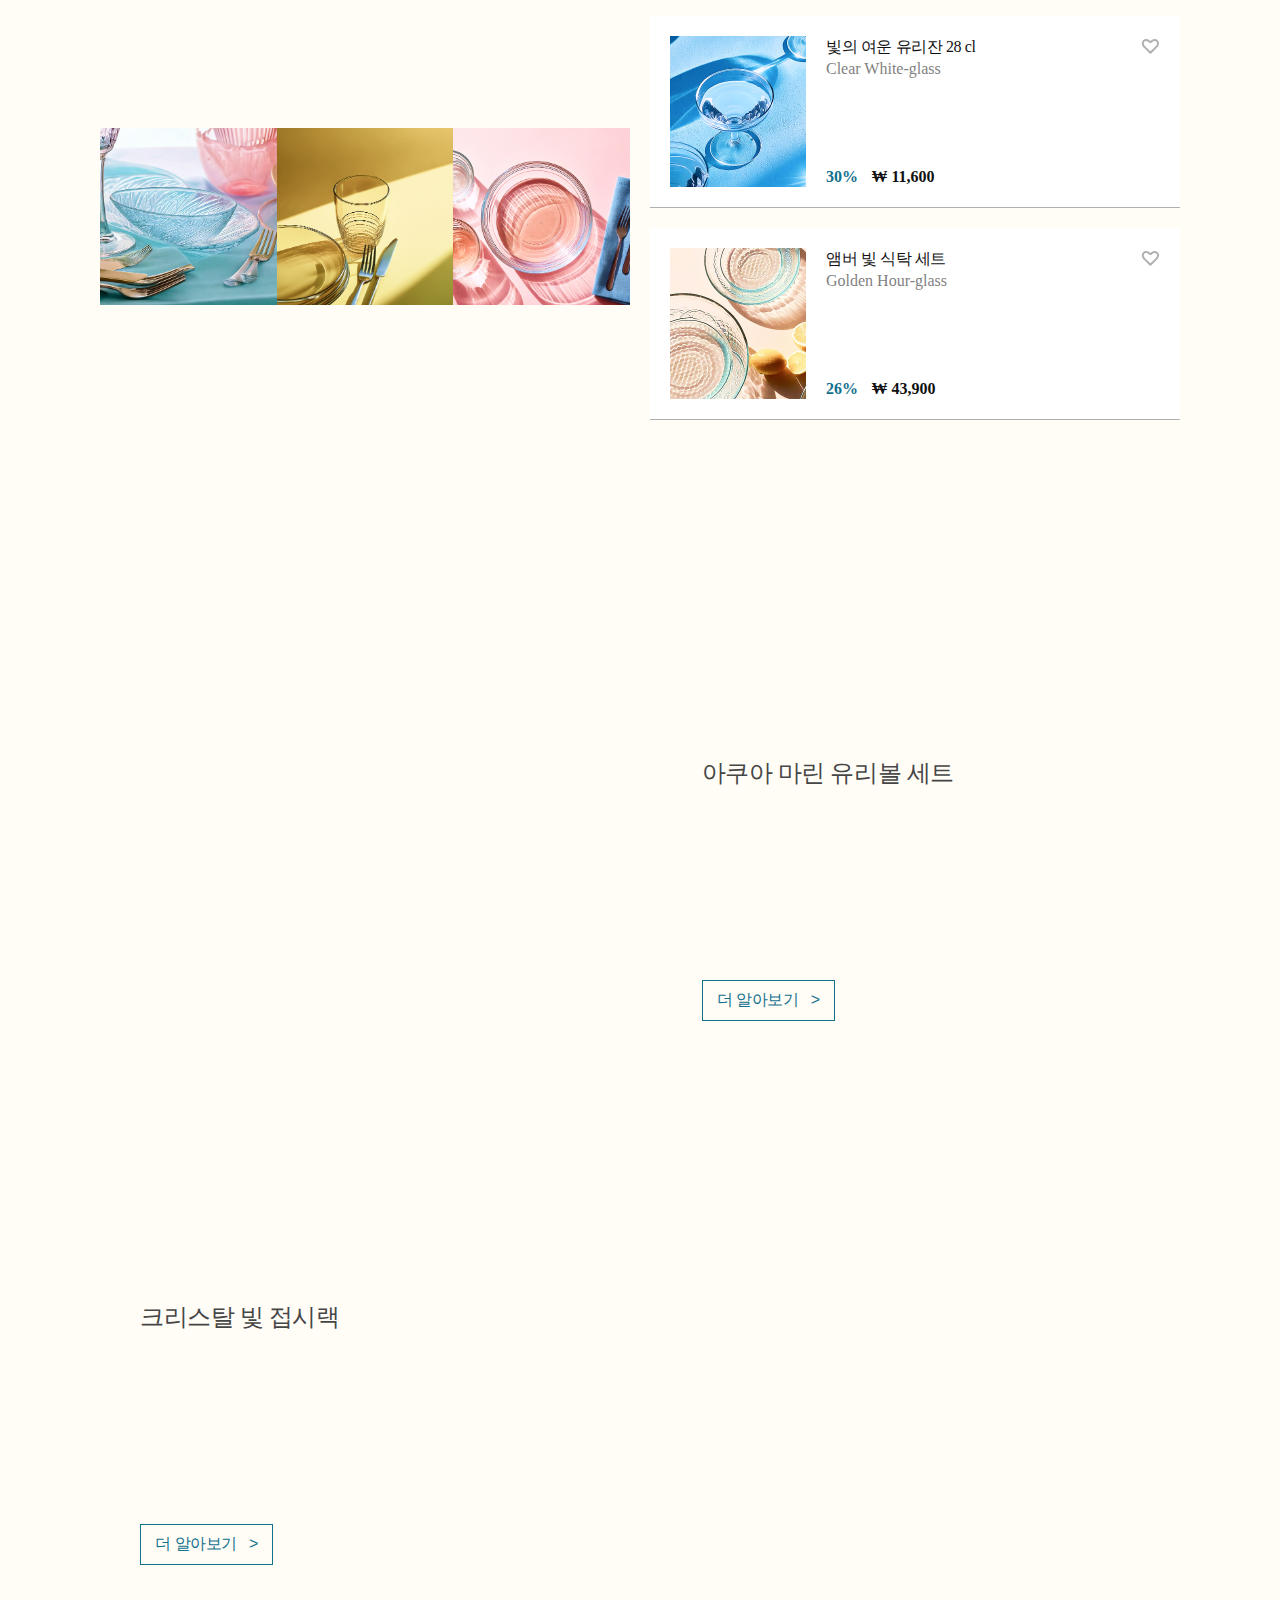
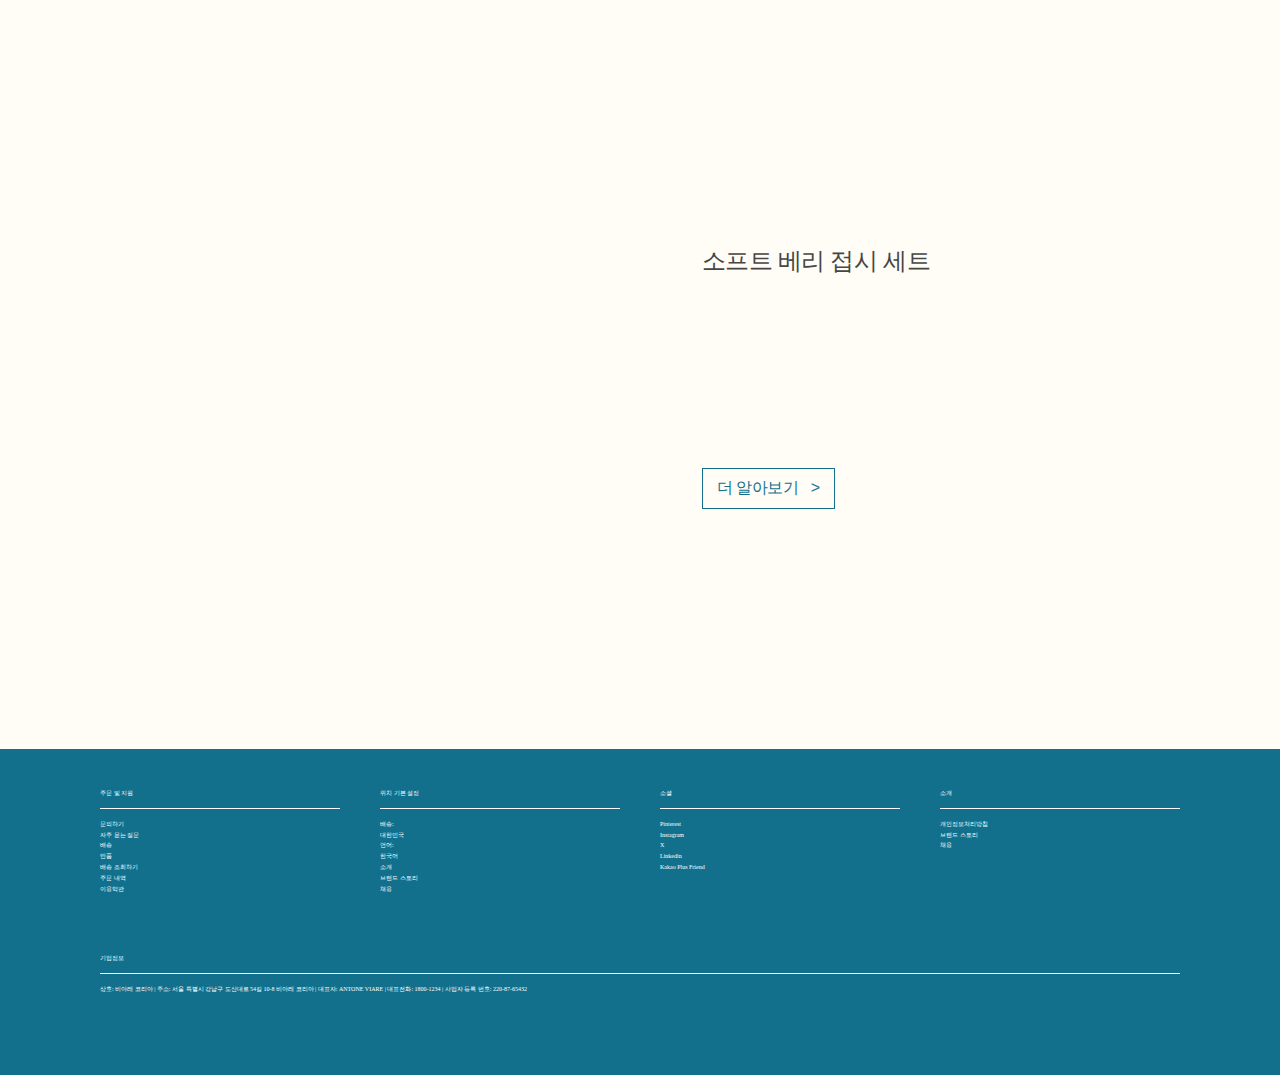
==== commit 8725d568: "Add files via upload" ====
--- a/img/index.html
+++ b/img/index.html
@@ -4,9 +4,9 @@
     <meta charset="UTF-8" />
     <meta name="viewport" content="width=device-width, initial-scale=1.0" />
     <title>VIARE | 투명함 속에서 빛나는 감각</title>
-    <script src="https://code.jquery.com/jquery-3.6.0.min.js"></script>
+
     <!-- favicon -->
-    <link rel="shortcut icon" type="image/x-icon" href="favicon.ico?v=2">
+    <link rel="shortcut icon" type="image/x-icon" href="favicon.ico?v=2" />
     <!-- aos css-->
     <link href="https://unpkg.com/aos@2.3.1/dist/aos.css" rel="stylesheet" />
     <!-- 슬라이더 css -->
@@ -18,10 +18,102 @@
     <!-- css -->
     <link rel="stylesheet" href="./CSS/index.css" />
     <link rel="stylesheet" href="./CSS/00_style.css" />
-
   </head>
   <body>
     <div id="page">
+      <!-- search box -->
+      <div class="searchbox">
+        <div class="searchbox-icon">
+          <div>
+            <a href="index.html"><p class="logo-scroll">Viare</p></a>
+          </div>
+          <div>
+            <a href="#none"><img src="./img/x_icon.svg" alt="닫기" /></a>
+          </div>
+        </div>
+        <div class="searchbox-input">
+          <img src="./img/돋보기icon.svg" alt="검색" />
+          <input type="text" placeholder="검색" />
+        </div>
+        <ul>
+          <li class="b">추천 검색어</li>
+          <li>커트러리</li>
+          <li>파스타볼</li>
+          <li>접시</li>
+          <li>컵/티웨어</li>
+        </ul>
+      </div>
+      <!-- list box-->
+      <div class="listbox">
+        <div class="listbox-icon">
+          <div>
+            <a href="index.html"><p class="logo-scroll">Viare</p></a>
+          </div>
+          <div>
+            <a href="#none"><img src="./img/x_icon.svg" alt="닫기" /></a>
+          </div>
+        </div>
+        <ul class="listbox-ul">
+          <li>
+            <a href="#none"
+              >컵/티웨어 <img class="list-arrow" src="./img/더알아보기icon.svg" alt="바로가기"
+            /></a>
+            <ul class="listbox-ul-sub">
+              <li><a href="#none">커피잔</a></li>
+              <li><a href="#none">머그컵</a></li>
+              <li><a href="#none">티팟/저그</a></li>
+              <li><a href="#none">술잔</a></li>
+            </ul>
+          </li>
+
+          <li>
+            <a href="#none"
+              >커트러리 <img class="list-arrow" src="./img/더알아보기icon.svg" alt="바로가기"
+            /></a>
+            <ul class="listbox-ul-sub">
+              <li><a href="#none">한식기</a></li>
+              <li><a href="#none">양식기</a></li>
+              <li><a href="#none">디저트</a></li>
+              <li><a href="#none">세트상품</a></li>
+              <li><a href="#none">수저받침/수저통</a></li>
+            </ul>
+          </li>
+          <li>
+            <a href="#none"
+              >파스타볼 <img class="list-arrow" src="./img/더알아보기icon.svg" alt="바로가기"
+            /></a>
+            <ul class="listbox-ul-sub">
+              <li><a href="#none">면기</a></li>
+              <li><a href="#none">파스타볼</a></li>
+            </ul>
+          </li>
+          <li>
+            <a href="#none"
+              >접시 <img class="list-arrow" src="./img/더알아보기icon.svg" alt="바로가기"
+            /></a>
+            <ul class="listbox-ul-sub">
+              <li><a href="#none">찬기</a></li>
+              <li><a href="#none">원형접시</a></li>
+              <li><a href="#none">사각접시</a></li>
+              <li><a href="#none">나눔접시</a></li>
+              <li><a href="#none">기타접시</a></li>
+            </ul>
+          </li>
+          <li>
+            <a href="#none"
+              >보관용기</a>
+          </li>
+          <li>
+            <a href="#none"
+              >조리도구 <img class="list-arrow" src="./img/더알아보기icon.svg" alt="바로가기"
+            /></a>
+            <ul class="listbox-ul-sub">
+              <li><a href="#none">조리도구</a></li>
+              <li><a href="#none">도마</a></li>
+            </ul>
+          </li>
+        </ul>
+      </div>
       <!-- gnb-->
       <div class="gnb">
         <div>
@@ -80,10 +172,10 @@
           <a href="index.html"><p class="pc-logo">Viare</p></a>
         </div>
         <ul class="pc-gnb-text">
+          <li><a href="#none">컵/티웨어</a></li>
           <li><a href="#none">커트러리</a></li>
           <li><a href="#none">파스타볼</a></li>
           <li><a href="#none">접시</a></li>
-          <li><a href="#none">컵/티웨어</a></li>
           <li><a href="#none">보관용기</a></li>
           <li><a href="#none">조리도구</a></li>
         </ul>
@@ -176,10 +268,9 @@
           </div>
         </div>
       </div>
-      
+
       <!-- 슬라이드 숫자 + 플레이버튼 컨테이너 -->
       <div class="slider-controls">
-        </button>
         <span class="slick-slide-number">1 / 4</span>
         <button class="playbtn">
           <img src="./img/stop_icon.svg" alt="멈춤" />
@@ -188,118 +279,125 @@
       <!-- 컨텐츠 박스 -->
       <section>
         <!-- New Arrivals -->
-         
         <div class="content">
           <h1 class="content-name">New Arrivals</h1>
-          <p class="content-text"
-          >
+          <p class="content-text">
             빛과 투명함을 새롭게 해석한 VIARE의 최신 디자인을 소개합니다.
           </p>
           <div class="card-slider-container">
-            <button class="card-prev"><img src="./img/배너_왼_wh_icon.svg" alt="이전"></button>
-          <!-- 세로형 카드 -->
-          <div class="card01-section">
-            <div class="card01">
-              <div>
-                <div class="wh-like-icon">
-                  <a href="#none"
-                    ><img src="./img/좋아요비활성_wh_icon.svg" alt="좋아요"
-                  /></a>
-                </div>
-                <img src="./img/빛의여운.jpg" alt="빛의 여운 유리잔" />
-              </div>
-              <div class="card-text">
-                <p class="card-name">빛의 여운 유리잔 28 cl</p>
-                <p class="card-color">Clear White-glass</p>
-                <p class="card-per">30%</p>
-                <p class="card-won">₩ 11,600</p>
-              </div>
-            </div>
-            <div class="card01">
-              <div>
-                <div class="wh-like-icon">
-                  <a href="#none"
-                    ><img src="./img/좋아요비활성_wh_icon.svg" alt="좋아요"
-                  /></a>
-                </div>
-                <img src="./img/빛의조각.jpg" alt="빛의 조각 커트러리 세트" />
-              </div>
-              <div class="card-text">
-                <p class="card-name">빛의 조각 커트러리 세트</p>
-                <p class="card-color">Crystal Aqua-glass</p>
-                <p class="card-per">40%</p>
-                <p class="card-won">₩ 22,400</p>
-              </div>
-            </div>
-            <div class="card01">
-              <div>
-                <div class="wh-like-icon">
-                  <a href="#none"
-                    ><img src="./img/좋아요비활성_wh_icon.svg" alt="좋아요"
-                  /></a>
-                </div>
-                <img src="./img/로제빛.jpg" alt="로제 빛 머금은 유리잔 세트" />
-              </div>
-              <div class="card-text">
-                <p class="card-name">로제 빛 머금은 유리잔 세트</p>
-                <p class="card-color">Soft Rose-glass</p>
-                <p class="card-per">24%</p>
-                <p class="card-won">₩ 32,400</p>
-              </div>
-            </div>
-            <div class="card01">
-              <div>
-                <div class="wh-like-icon">
-                  <a href="#none"
-                    ><img src="./img/좋아요비활성_wh_icon.svg" alt="좋아요"
-                  /></a>
-                </div>
-                <img src="./img/노을.jpg" alt="노을 담은 글라스 세트" />
-              </div>
-              <div class="card-text">
-                <p class="card-name">노을 담은 글라스 세트</p>
-                <p class="card-color">Warm Beige-glass</p>
-                <p class="card-per">10%</p>
-                <p class="card-won">₩ 21,800</p>
-              </div>
-            </div>
-            <div class="card01">
-              <div>
-                <div class="wh-like-icon">
-                  <a href="#none"
-                    ><img src="./img/좋아요비활성_wh_icon.svg" alt="좋아요"
-                  /></a>
-                </div>
-                <img src="/img/blue.jpg" alt="블루 크리스탈 볼 세트" />
-              </div>
-              <div class="card-text">
-                <p class="card-name">블루 크리스탈 볼 세트</p>
-                <p class="card-color">Crystal Blue-glass</p>
-                <p class="card-per">20%</p>
-                <p class="card-won">₩ 27,600</p>
-              </div>
-            </div>
-            <div class="card01">
-              <div>
-                <div class="wh-like-icon">
-                  <a href="#none"
-                    ><img src="./img/좋아요비활성_wh_icon.svg" alt="좋아요"
-                  /></a>
-                </div>
-                <img src="./img/핑크빛글라스.jpg" alt="은은한 핑크빛 글라스 세트" />
-              </div>
-              <div class="card-text">
-                <p class="card-name">은은한 핑크빛 글라스 세트</p>
-                <p class="card-color">Soft Pink-glass</p>
-                <p class="card-per">15%</p>
-                <p class="card-won">₩ 24,900</p>
-              </div>
-            </div>
-          </div>
-        
-        <button class="card-next"><img src="./img/배너_오_wh_icon.svg" alt="다음"></button>
-      </div>
-    </div>
+            <button class="card-prev">
+              <img src="./img/배너_왼_wh_icon.svg" alt="이전" />
+            </button>
+            <!-- 세로형 카드 -->
+            <div class="card01-section">
+              <div class="card01">
+                <div>
+                  <div class="wh-like-icon">
+                    <a href="#none"
+                      ><img src="./img/좋아요비활성_wh_icon.svg" alt="좋아요"
+                    /></a>
+                  </div>
+                  <img src="./img/빛의여운.jpg" alt="빛의 여운 유리잔" />
+                </div>
+                <div class="card-text">
+                  <p class="card-name">빛의 여운 유리잔 28 cl</p>
+                  <p class="card-color">Clear White-glass</p>
+                  <p class="card-per">30%</p>
+                  <p class="card-won">₩ 11,600</p>
+                </div>
+              </div>
+              <div class="card01">
+                <div>
+                  <div class="wh-like-icon">
+                    <a href="#none"
+                      ><img src="./img/좋아요비활성_wh_icon.svg" alt="좋아요"
+                    /></a>
+                  </div>
+                  <img src="./img/빛의조각.jpg" alt="빛의 조각 커트러리 세트" />
+                </div>
+                <div class="card-text">
+                  <p class="card-name">빛의 조각 커트러리 세트</p>
+                  <p class="card-color">Crystal Aqua-glass</p>
+                  <p class="card-per">40%</p>
+                  <p class="card-won">₩ 22,400</p>
+                </div>
+              </div>
+              <div class="card01">
+                <div>
+                  <div class="wh-like-icon">
+                    <a href="#none"
+                      ><img src="./img/좋아요비활성_wh_icon.svg" alt="좋아요"
+                    /></a>
+                  </div>
+                  <img
+                    src="./img/로제빛.jpg"
+                    alt="로제 빛 머금은 유리잔 세트"
+                  />
+                </div>
+                <div class="card-text">
+                  <p class="card-name">로제 빛 머금은 유리잔 세트</p>
+                  <p class="card-color">Soft Rose-glass</p>
+                  <p class="card-per">24%</p>
+                  <p class="card-won">₩ 32,400</p>
+                </div>
+              </div>
+              <div class="card01">
+                <div>
+                  <div class="wh-like-icon">
+                    <a href="#none"
+                      ><img src="./img/좋아요비활성_wh_icon.svg" alt="좋아요"
+                    /></a>
+                  </div>
+                  <img src="./img/노을.jpg" alt="노을 담은 글라스 세트" />
+                </div>
+                <div class="card-text">
+                  <p class="card-name">노을 담은 글라스 세트</p>
+                  <p class="card-color">Warm Beige-glass</p>
+                  <p class="card-per">10%</p>
+                  <p class="card-won">₩ 21,800</p>
+                </div>
+              </div>
+              <div class="card01">
+                <div>
+                  <div class="wh-like-icon">
+                    <a href="#none"
+                      ><img src="./img/좋아요비활성_wh_icon.svg" alt="좋아요"
+                    /></a>
+                  </div>
+                  <img src="./img/blue.jpg" alt="블루 크리스탈 볼 세트" />
+                </div>
+                <div class="card-text">
+                  <p class="card-name">블루 크리스탈 볼 세트</p>
+                  <p class="card-color">Crystal Blue-glass</p>
+                  <p class="card-per">20%</p>
+                  <p class="card-won">₩ 27,600</p>
+                </div>
+              </div>
+              <div class="card01">
+                <div>
+                  <div class="wh-like-icon">
+                    <a href="#none"
+                      ><img src="./img/좋아요비활성_wh_icon.svg" alt="좋아요"
+                    /></a>
+                  </div>
+                  <img
+                    src="./img/핑크빛글라스.jpg"
+                    alt="은은한 핑크빛 글라스 세트"
+                  />
+                </div>
+                <div class="card-text">
+                  <p class="card-name">은은한 핑크빛 글라스 세트</p>
+                  <p class="card-color">Soft Pink-glass</p>
+                  <p class="card-per">15%</p>
+                  <p class="card-won">₩ 24,900</p>
+                </div>
+              </div>
+            </div>
+            <button class="card-next">
+              <img src="./img/배너_오_wh_icon.svg" alt="다음" />
+            </button>
+          </div>
+        </div>
 
         <!-- Products -->
         <div class="content">
@@ -354,16 +452,6 @@
               <div><img src="./img/trending_01-02.jpg" alt="trending" /></div>
               <div><img src="./img/trending_01-03.jpg" alt="trending" /></div>
             </div>
-
-            <!--슬라이드 화살표 컨테이너 -->
-            <!-- <div class="slider-controls02">
-              <button class="custom-prev02">
-                <img src="./img/배너_왼_icon.svg" alt="이전" />
-              </button>
-              <button class="custom-next02">
-                <img src="./img/배너_오_icon.svg" alt="다음" />
-              </button>
-            </div> -->
             <!-- 가로형 카드 -->
             <div class="card02-section">
               <div class="card02-container">
@@ -448,8 +536,8 @@
                   data-aos-easing="ease-in-sine"
                   class="gift-caption"
                   >맑은 바다의 투명함을 담은 유리볼 세트입니다.<br />섬세한
-                  아쿠아 컬러와 부드러운 곡선 디자인으로 테이블 위에 신선한
-                  감각을 더해보세요.</span
+                  아쿠아 컬러와 부드러운 디자인으로 테이블 위 신선한 감각을
+                  더해보세요.</span
                 >
                 <button class="gift-bt">더 알아보기 &nbsp;&nbsp;></button>
               </div>
@@ -561,7 +649,7 @@
         </div>
       </footer>
     </div>
-
+    <script src="https://code.jquery.com/jquery-3.6.0.min.js"></script>
     <!-- 슬라이더 js -->
     <script
       type="text/javascript"
